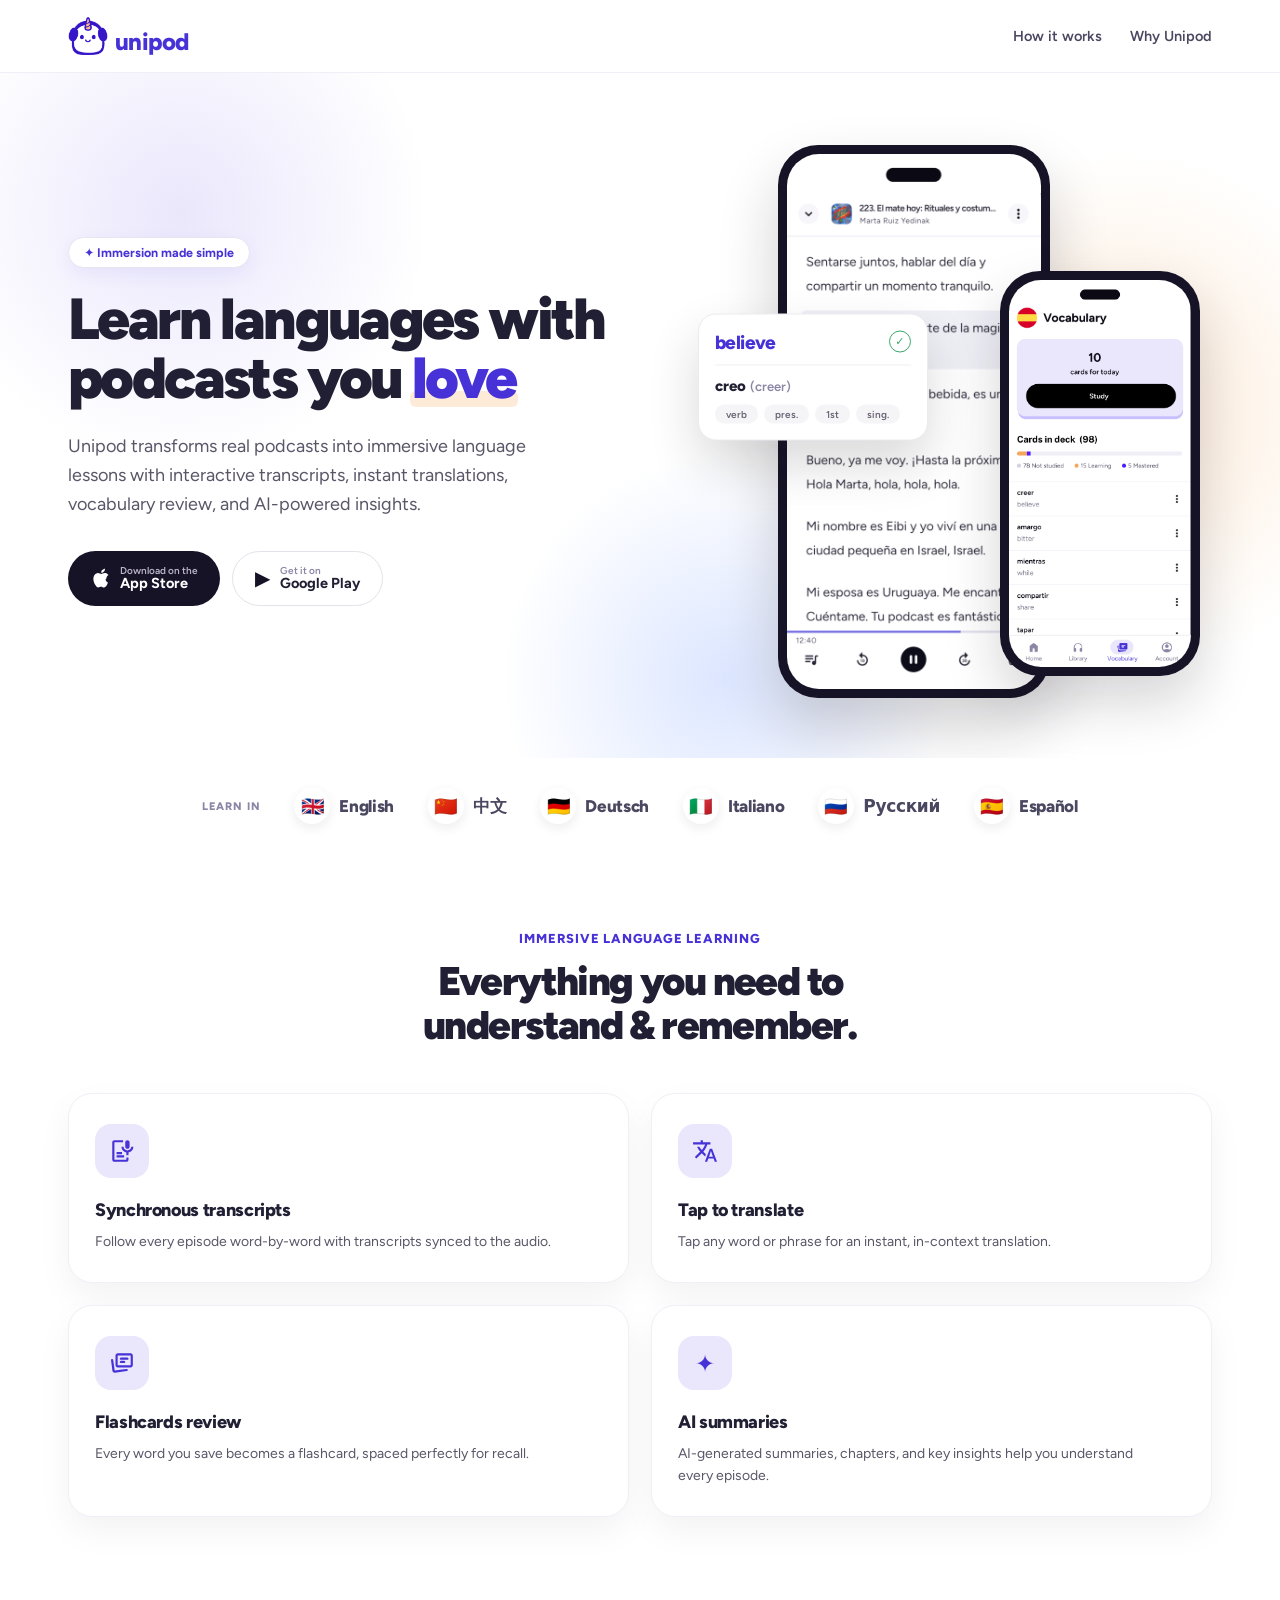
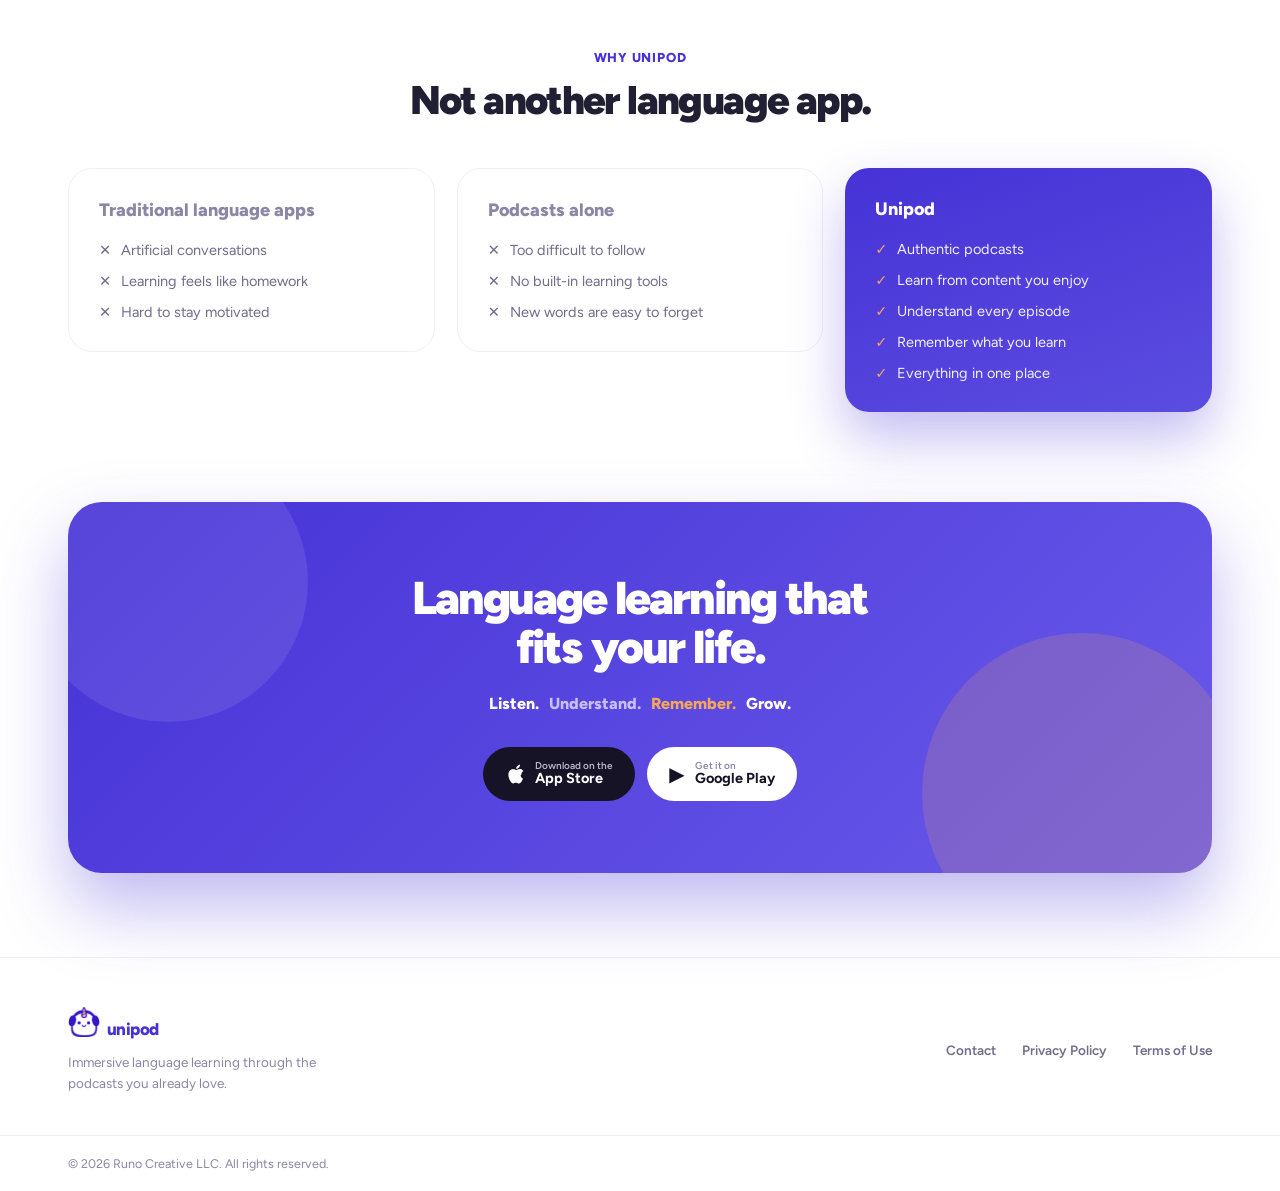
==== index.html @ 60b709bc "Add files via upload" ====
<!DOCTYPE html>
<html lang="en" class="no-js">
<head>
  <meta charset="utf-8">
  <meta name="viewport" content="width=device-width, initial-scale=1">

  <!-- Primary meta -->
  <title>Unipod – Learn Languages with Podcasts | AI-Powered Language Immersion</title>
  <meta name="description" content="Learn languages naturally with podcasts you love. Read synchronized transcripts, translate instantly, save vocabulary, and review with flashcards.">
  <meta name="keywords" content="learn languages with podcasts, language immersion, podcast language learning, AI language learning, podcast transcripts, bilingual transcripts, vocabulary flashcards, learn Spanish with podcasts, learn German with podcasts, language learning app, immersive language learning">
  <meta name="robots" content="index, follow, max-image-preview:large, max-snippet:-1">
  <link rel="canonical" href="https://unipod.app/">
  <meta name="theme-color" content="#4632D6">

  <!-- Favicon / app icons -->
  <link rel="icon" href="favicon.ico" sizes="any">
  <link rel="icon" type="image/png" href="assets/icons/unipod-mascot.png">
  <link rel="apple-touch-icon" href="og/apple-touch-icon.png">
  <link rel="manifest" href="manifest.json">

  <!-- Apple / mobile web app -->
  <meta name="apple-mobile-web-app-capable" content="yes">
  <meta name="apple-mobile-web-app-status-bar-style" content="default">
  <meta name="apple-mobile-web-app-title" content="Unipod">
  <meta name="mobile-web-app-capable" content="yes">
  <meta name="application-name" content="Unipod">

  <!-- Open Graph (Facebook, LinkedIn, Discord, iMessage) -->
  <meta property="og:type" content="website">
  <meta property="og:site_name" content="Unipod">
  <meta property="og:title" content="Unipod – Learn Languages with Podcasts">
  <meta property="og:description" content="Learn languages naturally with podcasts you love. Synchronized transcripts, instant translation, vocabulary flashcards, and AI summaries.">
  <meta property="og:url" content="https://unipod.app/">
  <meta property="og:image" content="https://unipod.app/og/og-image.png">
  <meta property="og:image:alt" content="Unipod app showing a podcast transcript with an instant word translation">
  <meta property="og:locale" content="en_US">

  <!-- Twitter / X Card -->
  <meta name="twitter:card" content="summary_large_image">
  <meta name="twitter:title" content="Unipod – Learn Languages with Podcasts">
  <meta name="twitter:description" content="Learn languages naturally with the podcasts you love. Transcripts, instant translation, flashcards, and AI summaries.">
  <meta name="twitter:image" content="https://unipod.app/og/og-image.png">
  <meta name="twitter:image:alt" content="Unipod app showing a podcast transcript with an instant word translation">

  <!-- Fonts + hero preload -->
  <link rel="preconnect" href="https://fonts.googleapis.com">
  <link rel="preconnect" href="https://fonts.gstatic.com" crossorigin>
  <link href="https://fonts.googleapis.com/css2?family=Figtree:wght@400;500;600;700;800;900&family=JetBrains+Mono:wght@400;500&display=swap" rel="stylesheet">
  <link rel="preload" as="image" href="assets/images/hero-screen.png">

  <link rel="stylesheet" href="assets/css/styles.css">

  <!-- Structured data -->
  <script type="application/ld+json">
  {
    "@context": "https://schema.org",
    "@graph": [
      {
        "@type": "SoftwareApplication",
        "name": "Unipod",
        "description": "Unipod turns real podcasts into immersive language lessons with synchronized bilingual transcripts, instant word translation, automatic vocabulary flashcards, and AI-generated summaries. Learn Spanish, German, and more by listening to content you enjoy.",
        "applicationCategory": "EducationalApplication",
        "operatingSystem": "iOS, Android",
        "url": "https://unipod.app/",
        "offers": { "@type": "Offer", "price": "0", "priceCurrency": "USD" },
        "publisher": { "@type": "Organization", "name": "Runo Creative LLC", "logo": { "@type": "ImageObject", "url": "https://unipod.app/assets/icons/unipod-mascot.png" } }
      },
      {
        "@type": "Organization",
        "name": "Runo Creative LLC",
        "url": "https://unipod.app/",
        "logo": "https://unipod.app/assets/icons/unipod-mascot.png",
        "contactPoint": { "@type": "ContactPoint", "email": "support@runocreative.com", "contactType": "customer support" }
      },
      {
        "@type": "WebSite",
        "name": "Unipod",
        "url": "https://unipod.app/",
        "description": "Learn languages with the podcasts you love — immersive language learning powered by transcripts, instant translation, and AI."
      },
      {
        "@type": "FAQPage",
        "mainEntity": [
          { "@type": "Question", "name": "What is Unipod?", "acceptedAnswer": { "@type": "Answer", "text": "Unipod is a language learning app that turns real podcasts into immersive lessons using synchronized bilingual transcripts, instant translation, vocabulary flashcards, and AI summaries." } },
          { "@type": "Question", "name": "How does Unipod work?", "acceptedAnswer": { "@type": "Answer", "text": "Pick a podcast, follow the synchronized transcript, tap any word for an instant translation, and every word you save becomes a flashcard for spaced-repetition review." } },
          { "@type": "Question", "name": "Who is Unipod for?", "acceptedAnswer": { "@type": "Answer", "text": "Unipod is for language learners who want to understand native podcasts and build vocabulary through content they genuinely enjoy, at any level." } },
          { "@type": "Question", "name": "What languages does Unipod support?", "acceptedAnswer": { "@type": "Answer", "text": "Unipod supports learning in English, Chinese, German, Italian, Russian, and Spanish, with more languages added over time." } },
          { "@type": "Question", "name": "Why is learning a language with podcasts effective?", "acceptedAnswer": { "@type": "Answer", "text": "Podcasts expose you to authentic, natural language in context. Combined with transcripts, instant translation, and flashcards, this immersion builds real comprehension and vocabulary faster than scripted lessons." } }
        ]
      }
    ]
  }
  </script>
</head>
<body>

  <header class="site-header">
    <div class="container">
      <a class="brand" href="./" aria-label="Unipod home">
        <img src="assets/icons/unipod-mascot.png" alt="Unipod logo" width="34" height="34">
        <span class="brand-name">unipod</span>
      </a>
      <nav class="nav" aria-label="Primary">
        <a href="#how">How it works</a>
        <a href="#why">Why Unipod</a>
      </nav>
    </div>
  </header>

  <main id="main">

    <!-- Hero -->
    <section class="hero" aria-label="Unipod — learn languages with podcasts">
      <span class="blob blob-1" aria-hidden="true"></span>
      <span class="blob blob-2" aria-hidden="true"></span>
      <span class="blob blob-3" aria-hidden="true"></span>
      <div class="container">
        <div data-reveal>
          <span class="badge">✦ Immersion made simple</span>
          <h1>Learn languages with podcasts you <span class="highlight"><span>love</span></span></h1>
          <p class="hero-sub">Unipod transforms real podcasts into immersive language lessons with interactive transcripts, instant translations, vocabulary review, and AI-powered insights.</p>
          <div class="cta-row">
            <a class="btn-store btn-store--dark" href="#">
              <svg width="20" height="24" viewBox="0 0 24 28" fill="#FFFFFF" xmlns="http://www.w3.org/2000/svg" aria-hidden="true"><path d="M19.6 14.9c0-3 2.4-4.4 2.5-4.5-1.4-2-3.5-2.3-4.2-2.3-1.8-.2-3.5 1-4.4 1-.9 0-2.3-1-3.8-1-1.9 0-3.7 1.1-4.7 2.9-2 3.5-.5 8.6 1.4 11.4.9 1.4 2 2.9 3.4 2.9 1.4-.1 1.9-.9 3.5-.9 1.6 0 2.1.9 3.5.9 1.5 0 2.4-1.4 3.3-2.7 1-1.5 1.5-3 1.5-3.1-.1 0-2.9-1.1-2.9-4.4zM16.8 6.3c.8-.9 1.3-2.2 1.1-3.5-1.1 0-2.5.8-3.3 1.7-.7.8-1.3 2.1-1.2 3.3 1.3.1 2.5-.6 3.4-1.5z"/></svg>
              <span class="label"><small>Download on the</small>App Store</span>
            </a>
            <a class="btn-store btn-store--light" href="#">
              <span class="glyph" aria-hidden="true">▶</span>
              <span class="label"><small>Get it on</small>Google Play</span>
            </a>
          </div>
        </div>

        <div class="hero-visual" data-reveal>
          <aside class="lookup-card" aria-hidden="true">
            <div class="lookup-head">
              <div class="lookup-word">believe</div>
              <span class="lookup-check">✓</span>
            </div>
            <div class="lookup-rule"></div>
            <div class="lookup-lemma">creo <small>(creer)</small></div>
            <div class="lookup-pills"><span>verb</span><span>pres.</span><span>1st</span><span>sing.</span></div>
          </aside>
          <div class="phones">
            <div class="phone phone--back">
              <img src="assets/images/hero-screen-2.png" alt="Unipod vocabulary flashcard deck screen" width="182" height="393" loading="lazy" decoding="async">
            </div>
            <div class="phone phone--front">
              <img src="assets/images/hero-screen.png" alt="Unipod podcast transcript with an instant word translation" width="254" height="549" decoding="async">
            </div>
          </div>
        </div>
      </div>
    </section>

    <!-- Languages -->
    <section id="languages" class="section" style="padding:8px 28px 0" aria-label="Languages you can learn">
      <div class="lang-strip" data-reveal>
        <span class="lead">Learn in</span>
        <span class="lang"><span class="lang-flag">🇬🇧</span>English</span>
        <span class="lang"><span class="lang-flag">🇨🇳</span>中文</span>
        <span class="lang"><span class="lang-flag">🇩🇪</span>Deutsch</span>
        <span class="lang"><span class="lang-flag">🇮🇹</span>Italiano</span>
        <span class="lang"><span class="lang-flag">🇷🇺</span>Русский</span>
        <span class="lang"><span class="lang-flag">🇪🇸</span>Español</span>
      </div>
    </section>

    <!-- How it works -->
    <section id="how" class="section" aria-label="How Unipod works">
      <div class="section-head" data-reveal>
        <p class="eyebrow">Immersive language learning</p>
        <h2 class="section-title">Everything you need to<br>understand &amp; remember.</h2>
      </div>
      <div class="feature-grid">
        <article class="feature-card" data-reveal>
          <div class="feature-icon"><svg width="26" height="26" viewBox="0 -960 960 960" fill="#4632D6" xmlns="http://www.w3.org/2000/svg" aria-hidden="true"><path d="M680-560q-33 0-56.5-23T600-640v-160q0-34 23.5-57t56.5-23q34 0 57 23t23 57v160q0 34-23 57t-57 23ZM200-80q-33 0-56.5-23.5T120-160v-640q0-33 23.5-56.5T200-880h320v80H200v640h440v-80h80v80q0 33-23.5 56.5T640-80H200Zm80-160v-80h280v80H280Zm0-120v-80h200v80H280Zm440 40h-80v-104q-77-14-128.5-74.5T460-640h80q0 58 41 99t99 41q59 0 99.5-41t40.5-99h80q0 81-51 141.5T720-424v104Z"/></svg></div>
          <h3>Synchronous transcripts</h3>
          <p>Follow every episode word-by-word with transcripts synced to the audio.</p>
        </article>
        <article class="feature-card" data-reveal>
          <div class="feature-icon"><svg width="26" height="26" viewBox="0 -960 960 960" fill="#4632D6" xmlns="http://www.w3.org/2000/svg" aria-hidden="true"><path d="m476-80 182-480h84L924-80h-84l-43-122H603L560-80h-84ZM160-200l-56-56 202-202q-35-35-63.5-80T190-640h84q20 39 40 68t48 58q33-33 68.5-92.5T484-720H40v-80h280v-80h80v80h280v80H564q-21 72-63 148t-83 116l96 98-30 82-122-125-202 201Zm468-72h144l-72-204-72 204Z"/></svg></div>
          <h3>Tap to translate</h3>
          <p>Tap any word or phrase for an instant, in-context translation.</p>
        </article>
        <article class="feature-card" data-reveal>
          <div class="feature-icon"><svg width="26" height="26" viewBox="0 -960 960 960" fill="#4632D6" xmlns="http://www.w3.org/2000/svg" aria-hidden="true"><path d="M320-316q-33 0-56.5-23.5T240-396v-364q0-33 23.5-56.5T320-840h480q33 0 56.5 23.5T880-760v364q0 33-23.5 56.5T800-316H320Zm0-80h480v-364H320v364Zm0 0v-364 364ZM210-200Zm470-400q17 0 28.5-11.5T720-640q0-17-11.5-28.5T680-680H439q-17 0-28 11.5T400-640q0 17 11.5 28.5T440-600h240ZM560-480q17 0 28.5-11.5T600-520q0-17-11.5-28.5T560-560H439q-17 0-28 11.5T400-520q0 17 11.5 28.5T440-480h120ZM218-121q-33 5-59-15t-31-53L75-585q-2-17 8-30t27-15q16-2 29 7.5t15 26.5l56 396 274-38 164-23q18-3 32 9t14 31q0 15-10 26.5T659-181l-441 60Z"/></svg></div>
          <h3>Flashcards review</h3>
          <p>Every word you save becomes a flashcard, spaced perfectly for recall.</p>
        </article>
        <article class="feature-card" data-reveal>
          <div class="feature-icon" aria-hidden="true">✦</div>
          <h3>AI summaries</h3>
          <p>AI-generated summaries, chapters, and key insights help you understand every episode.</p>
        </article>
      </div>
    </section>

    <!-- Why Unipod -->
    <section id="why" class="section section--why" aria-label="Why Unipod">
      <div class="section-head" data-reveal>
        <p class="eyebrow">Why Unipod</p>
        <h2 class="section-title">Not another language app.</h2>
      </div>
      <div class="why-grid">
        <article class="why-card" data-reveal>
          <h3>Traditional language apps</h3>
          <div class="why-list">
            <div><span aria-hidden="true">✕</span>Artificial conversations</div>
            <div><span aria-hidden="true">✕</span>Learning feels like homework</div>
            <div><span aria-hidden="true">✕</span>Hard to stay motivated</div>
          </div>
        </article>
        <article class="why-card" data-reveal>
          <h3>Podcasts alone</h3>
          <div class="why-list">
            <div><span aria-hidden="true">✕</span>Too difficult to follow</div>
            <div><span aria-hidden="true">✕</span>No built-in learning tools</div>
            <div><span aria-hidden="true">✕</span>New words are easy to forget</div>
          </div>
        </article>
        <article class="why-card why-card--win" data-reveal>
          <h3>Unipod</h3>
          <div class="why-list">
            <div><span aria-hidden="true">✓</span>Authentic podcasts</div>
            <div><span aria-hidden="true">✓</span>Learn from content you enjoy</div>
            <div><span aria-hidden="true">✓</span>Understand every episode</div>
            <div><span aria-hidden="true">✓</span>Remember what you learn</div>
            <div><span aria-hidden="true">✓</span>Everything in one place</div>
          </div>
        </article>
      </div>
    </section>

    <!-- Download CTA -->
    <section id="download" class="section--cta" aria-label="Download Unipod">
      <div class="cta-band" data-reveal>
        <span class="orb-1" aria-hidden="true"></span>
        <span class="orb-2" aria-hidden="true"></span>
        <div class="cta-inner">
          <h2>Language learning that<br>fits your life.</h2>
          <div class="cta-words">
            <span>Listen.</span>
            <span class="w-u">Understand.</span>
            <span class="w-r">Remember.</span>
            <span>Grow.</span>
          </div>
          <div class="cta-buttons">
            <a class="btn-store btn-store--dark" href="#">
              <svg width="20" height="24" viewBox="0 0 24 28" fill="#FFFFFF" xmlns="http://www.w3.org/2000/svg" aria-hidden="true"><path d="M19.6 14.9c0-3 2.4-4.4 2.5-4.5-1.4-2-3.5-2.3-4.2-2.3-1.8-.2-3.5 1-4.4 1-.9 0-2.3-1-3.8-1-1.9 0-3.7 1.1-4.7 2.9-2 3.5-.5 8.6 1.4 11.4.9 1.4 2 2.9 3.4 2.9 1.4-.1 1.9-.9 3.5-.9 1.6 0 2.1.9 3.5.9 1.5 0 2.4-1.4 3.3-2.7 1-1.5 1.5-3 1.5-3.1-.1 0-2.9-1.1-2.9-4.4zM16.8 6.3c.8-.9 1.3-2.2 1.1-3.5-1.1 0-2.5.8-3.3 1.7-.7.8-1.3 2.1-1.2 3.3 1.3.1 2.5-.6 3.4-1.5z"/></svg>
              <span class="label"><small>Download on the</small>App Store</span>
            </a>
            <a class="btn-store btn-store--on-white" href="#">
              <span class="glyph" aria-hidden="true">▶</span>
              <span class="label"><small>Get it on</small>Google Play</span>
            </a>
          </div>
        </div>
      </div>
    </section>

  </main>

  <footer class="site-footer">
    <div class="footer-top">
      <div>
        <a class="brand" href="./" aria-label="Unipod home">
          <img src="assets/icons/unipod-mascot.png" alt="Unipod logo" width="30" height="30">
          <span class="brand-name" style="font-size:17px">unipod</span>
        </a>
        <p class="footer-blurb">Immersive language learning through the podcasts you already love.</p>
      </div>
      <nav class="footer-links" aria-label="Footer">
        <a href="mailto:support@runocreative.com">Contact</a>
        <a href="privacy/">Privacy Policy</a>
        <a href="terms/">Terms of Use</a>
      </nav>
    </div>
    <div class="footer-bottom">
      <div class="container">© 2026 Runo Creative LLC. All rights reserved.</div>
    </div>
  </footer>

  <script src="assets/js/main.js" defer></script>
</body>
</html>
---- assets/css/styles.css ----
/* ==========================================================================
   Unipod — production stylesheet
   Brand: Figtree type · Indigo #4632D6 · Apricot #F5A65B
   ========================================================================== */

:root {
  --indigo: #4632D6;
  --indigo-hover: #3626b0;
  --indigo-soft: #EAE7FC;
  --lilac: #C7C0FF;
  --apricot: #F5A65B;
  --peach-tint: #FDEBD8;
  --ink: #211F33;
  --ink-cta: #161326;
  --slate: #4A4760;
  --muted: #5a5668;
  --muted-2: #706C8A;
  --muted-3: #8B86A6;
  --line: #F0EFF7;
  --line-2: #E7E5F1;
  --surface: #F7F6FC;
  --max: 1200px;
}

* { box-sizing: border-box; }

html { scroll-behavior: smooth; }

body {
  margin: 0;
  font-family: 'Figtree', system-ui, -apple-system, sans-serif;
  background: #fff;
  color: var(--ink);
  overflow-x: hidden;
  -webkit-font-smoothing: antialiased;
}

a { color: var(--indigo); text-decoration: none; }
a:hover { color: var(--indigo-hover); }

img { max-width: 100%; }

::selection { background: var(--lilac); color: var(--ink); }

/* A11y: visible keyboard focus states */
a:focus-visible,
button:focus-visible {
  outline: 3px solid var(--indigo);
  outline-offset: 3px;
  border-radius: 6px;
}

.container { max-width: var(--max); margin: 0 auto; padding: 0 28px; }

/* ---- Motion ------------------------------------------------------------- */
@keyframes floaty  { 0%,100% { transform: translateY(0); } 50% { transform: translateY(-12px); } }
@keyframes floaty2 { 0%,100% { transform: translateY(0); } 50% { transform: translateY(-8px); } }
@keyframes blob    { 0%,100% { transform: translate(0,0) scale(1); } 50% { transform: translate(18px,-14px) scale(1.08); } }

[data-reveal] { opacity: 0; transform: translateY(28px); }
[data-reveal].in {
  opacity: 1;
  transform: none;
  transition: opacity .8s cubic-bezier(.2,.7,.2,1), transform .8s cubic-bezier(.2,.7,.2,1);
}
/* no-JS fallback: if the script never runs, show everything */
.no-js [data-reveal] { opacity: 1; transform: none; }

@media (prefers-reduced-motion: reduce) {
  html { scroll-behavior: auto; }
  * { animation: none !important; }
  [data-reveal] { opacity: 1 !important; transform: none !important; transition: none !important; }
}

/* ---- Header ------------------------------------------------------------- */
.site-header {
  position: sticky; top: 0; z-index: 50;
  background: rgba(255,255,255,.82);
  backdrop-filter: blur(14px);
  -webkit-backdrop-filter: blur(14px);
  border-bottom: 1px solid var(--line);
}
.site-header .container {
  padding: 16px 28px;
  display: flex; align-items: center; justify-content: space-between;
}
.brand { display: flex; align-items: center; gap: 5px; }
.brand img { width: 40px; height: 40px; object-fit: contain; }
.brand-name { font-weight: 800; font-size: 24px; letter-spacing: -0.03em; color: var(--indigo); position: relative; top: 5px; left: 2px; }
.nav { display: flex; align-items: center; gap: 28px; }
.nav a { color: var(--slate); font-weight: 600; font-size: 14.5px; }

/* ---- Hero --------------------------------------------------------------- */
.hero { position: relative; overflow: hidden; }
.hero .container {
  position: relative; z-index: 1;
  padding: 72px 28px 60px;
  display: grid; grid-template-columns: 1.05fr 1fr; gap: 36px; align-items: center;
}
.blob { position: absolute; border-radius: 50%; z-index: 0; pointer-events: none; }
.blob-1 { top: -120px; left: -80px; width: 520px; height: 520px; background: radial-gradient(circle,#EAE7FC 0%,rgba(234,231,252,0) 68%); animation: blob 14s ease-in-out infinite; }
.blob-2 { top: 60px; right: -120px; width: 560px; height: 560px; background: radial-gradient(circle,#FDEBD8 0%,rgba(253,235,216,0) 66%); animation: blob 17s ease-in-out infinite; }
.blob-3 { bottom: -160px; left: 38%; width: 480px; height: 480px; background: radial-gradient(circle,#DCE6FF 0%,rgba(220,230,255,0) 66%); animation: blob 20s ease-in-out infinite; }

.badge {
  display: inline-flex; align-items: center; gap: 8px;
  background: #fff; border: 1px solid var(--line-2); color: var(--indigo);
  border-radius: 999px; padding: 7px 15px; font-weight: 700; font-size: 12.5px;
  box-shadow: 0 6px 18px rgba(70,50,214,.07);
}
.hero h1 { font-weight: 900; font-size: 58px; line-height: 1.02; letter-spacing: -0.045em; margin: 22px 0 0; }
.highlight { position: relative; white-space: nowrap; }
.highlight span { position: relative; z-index: 1; color: var(--indigo); }
.highlight::after {
  content: ""; position: absolute; left: -2px; right: -2px; bottom: 6px;
  height: 16px; background: var(--peach-tint); border-radius: 6px; z-index: 0;
}
.hero-sub { font-size: 18px; line-height: 1.6; color: var(--muted); max-width: 480px; margin: 24px 0 0; text-wrap: pretty; }

.cta-row { display: flex; gap: 12px; margin-top: 32px; flex-wrap: wrap; }
.btn-store {
  display: inline-flex; align-items: center; gap: 10px;
  border-radius: 999px; padding: 14px 22px; font-weight: 700; font-size: 14.5px;
  background: var(--ink-cta); color: #fff;
}
.btn-store svg { flex: none; }
.btn-store .glyph { font-size: 20px; }
.btn-store .label { text-align: left; line-height: 1.05; }
.btn-store .label small { font-size: 10px; font-weight: 600; display: block; }
.btn-store--dark .label small { color: #b9b4c6; }
.btn-store--light { background: #fff; border: 1.5px solid #E4E1E8; color: var(--ink); }
.btn-store--light .glyph { color: var(--ink-cta); }
.btn-store--light .label small { color: var(--muted-3); }
.btn-store--on-white { background: #fff; color: var(--ink-cta); }
.btn-store--on-white .glyph { color: var(--ink-cta); }
.btn-store--on-white .label small { color: var(--muted-3); }

/* Hero visual (phone mockups + lookup card) */
.hero-visual { display: flex; justify-content: center; position: relative; }
.lookup-card {
  position: absolute; z-index: 3;
  top: calc(52% - 56px); left: calc(-4% + 48px); transform: translateY(-50%);
  width: 230px; background: #fff; border: 1px solid #ECEAEF; border-radius: 18px;
  box-shadow: 0 24px 50px rgba(26,22,32,.16); padding: 16px;
  animation: floaty2 7s ease-in-out infinite;
}
.lookup-head { display: flex; align-items: flex-start; justify-content: space-between; }
.lookup-word { font-weight: 800; font-size: 19px; letter-spacing: -0.03em; color: var(--indigo); }
.lookup-check {
  width: 22px; height: 22px; border-radius: 50%; border: 1.5px solid #3aa76d; color: #3aa76d;
  display: inline-flex; align-items: center; justify-content: center; font-size: 11px; flex: none;
}
.lookup-rule { height: 1px; background: #F0EFF3; margin: 11px 0; }
.lookup-lemma { font-weight: 800; font-size: 15px; color: var(--ink); }
.lookup-lemma small { color: var(--muted-3); font-weight: 600; font-size: 13px; }
.lookup-pills { display: flex; gap: 6px; margin-top: 10px; flex-wrap: wrap; }
.lookup-pills span { background: #F5F4F7; color: #6a6474; border-radius: 999px; padding: 3px 11px; font-weight: 600; font-size: 10px; }

.phones { position: relative; }
.phone { border-radius: 40px; background: var(--ink-cta); padding: 9px; box-shadow: 0 30px 60px rgba(26,22,32,.20); }
.phone img { display: block; width: 100%; height: auto; border-radius: 32px; }
.phone--back { position: absolute; top: 126px; left: 166px; z-index: 2; width: 200px; box-shadow: 0 26px 54px rgba(26,22,32,.18); animation: floaty2 8s ease-in-out .4s infinite; }
.phone--front { position: relative; z-index: 1; margin-left: -56px; width: 272px; animation: floaty 7s ease-in-out infinite; }

/* ---- Language strip ----------------------------------------------------- */
.lang-strip { display: flex; align-items: center; justify-content: center; gap: 34px; flex-wrap: wrap; padding: 22px 28px; }
.lang-strip .lead { font-size: 11px; font-weight: 800; letter-spacing: .08em; text-transform: uppercase; color: var(--muted-3); }
.lang { display: inline-flex; align-items: center; gap: 9px; font-weight: 800; font-size: 17px; letter-spacing: -0.02em; color: var(--slate); }
.lang-flag { width: 36px; height: 36px; border-radius: 50%; background: #fff; box-shadow: 0 4px 12px rgba(26,22,32,.08); display: inline-flex; align-items: center; justify-content: center; font-size: 19px; }

/* ---- Sections ----------------------------------------------------------- */
.section { max-width: var(--max); margin: 0 auto; padding: 72px 28px 40px; }
.section--why { padding: 80px 28px 40px; }
.section-head { text-align: center; max-width: 640px; margin: 0 auto; }
.eyebrow { font-weight: 800; font-size: 13px; letter-spacing: .06em; text-transform: uppercase; color: var(--indigo); }
.section-title { font-weight: 900; font-size: 40px; letter-spacing: -0.04em; margin: 12px 0 0; line-height: 1.1; }

/* Feature cards */
.feature-grid { display: grid; grid-template-columns: repeat(2,1fr); gap: 22px; margin-top: 46px; }
.feature-card { background: #fff; border: 1.5px solid var(--line); border-radius: 24px; padding: 30px 26px; box-shadow: 0 14px 34px rgba(26,22,32,.05); }
.feature-icon { width: 54px; height: 54px; border-radius: 16px; background: var(--indigo-soft); display: flex; align-items: center; justify-content: center; color: var(--indigo); font-size: 24px; }
.feature-card h3 { font-weight: 800; font-size: 18px; letter-spacing: -0.02em; margin: 22px 0 0; line-height: 1.2; }
.feature-card p { font-size: 14px; line-height: 1.55; color: var(--muted); margin: 9px 0 0; text-wrap: pretty; }

/* Why cards */
.why-grid { display: grid; grid-template-columns: repeat(3,1fr); gap: 22px; margin-top: 46px; align-items: start; }
.why-card { background: #fff; border: 1.5px solid var(--line); border-radius: 24px; padding: 30px; }
.why-card h3 { font-weight: 800; font-size: 18px; color: var(--muted-3); margin: 0; }
.why-list { display: flex; flex-direction: column; gap: 13px; margin-top: 20px; font-size: 14.5px; color: var(--muted-2); }
.why-list div { display: flex; gap: 10px; }
.why-card--win { position: relative; border: none; background: linear-gradient(160deg,#4632D6,#5b4de0); color: #fff; box-shadow: 0 26px 54px rgba(70,50,214,.32); }
.why-card--win h3 { color: #fff; }
.why-card--win .why-list { color: #f2f0ff; }
.why-card--win .why-list span { color: var(--apricot); font-weight: 800; }

/* ---- Download CTA band -------------------------------------------------- */
.section--cta { max-width: var(--max); margin: 0 auto; padding: 50px 28px 84px; }
.cta-band {
  border-radius: 34px; background: linear-gradient(135deg,#4632D6,#6A5AEA);
  padding: 72px 40px; text-align: center; position: relative; overflow: hidden;
  box-shadow: 0 34px 70px rgba(70,50,214,.34);
}
.cta-band .orb-1 { position: absolute; top: -60px; left: -40px; width: 280px; height: 280px; border-radius: 50%; background: rgba(255,255,255,.09); }
.cta-band .orb-2 { position: absolute; bottom: -80px; right: -30px; width: 320px; height: 320px; border-radius: 50%; background: rgba(245,166,91,.18); }
.cta-inner { position: relative; z-index: 1; }
.cta-band h2 { font-weight: 900; font-size: 46px; letter-spacing: -0.045em; color: #fff; margin: 0; line-height: 1.06; }
.cta-words { display: flex; gap: 10px; justify-content: center; flex-wrap: wrap; margin: 22px 0 0; }
.cta-words span { font-weight: 800; font-size: 16px; color: #fff; }
.cta-words .w-u { color: var(--lilac); }
.cta-words .w-r { color: var(--apricot); }
.cta-buttons { display: flex; gap: 12px; justify-content: center; flex-wrap: wrap; margin-top: 34px; }

/* ---- Footer ------------------------------------------------------------- */
.site-footer { border-top: 1px solid var(--line); }
.footer-top {
  max-width: var(--max); margin: 0 auto; padding: 48px 28px 40px;
  display: flex; align-items: center; justify-content: space-between; flex-wrap: wrap; gap: 20px;
}
.footer-blurb { font-size: 13.5px; color: var(--muted-3); line-height: 1.6; margin: 14px 0 0; max-width: 250px; }
.site-footer .brand-name { top: 7px; }
.site-footer .brand img { width: 32px; height: 32px; }
.footer-links { display: flex; align-items: center; gap: 26px; font-size: 13.5px; font-weight: 600; }
.footer-links a { color: var(--muted-2); }
.footer-bottom { border-top: 1px solid var(--line); }
.footer-bottom .container { padding: 20px 28px; font-size: 12.5px; color: var(--muted-3); }

/* ---- Legal pages -------------------------------------------------------- */
.legal-header { border-bottom: 1px solid var(--line); }
.legal-header .container { padding: 16px 28px; display: flex; align-items: center; justify-content: space-between; }
.legal-back { color: var(--slate); font-weight: 600; font-size: 14px; }
.legal-main { max-width: 820px; margin: 0 auto; padding: 56px 28px 80px; }
.legal-tag { display: inline-flex; align-items: center; gap: 8px; background: var(--indigo-soft); color: var(--indigo); border-radius: 999px; padding: 6px 14px; font-weight: 700; font-size: 12px; }
.legal-title { font-weight: 900; font-size: 42px; letter-spacing: -0.045em; margin: 16px 0 0; }
.legal-dates { display: flex; gap: 22px; margin-top: 16px; font-size: 13.5px; color: var(--muted-3); font-weight: 600; flex-wrap: wrap; }
.legal-dates strong { color: var(--slate); font-weight: 600; }
.legal-body { margin-top: 34px; }
.legal-body h2 { font-weight: 800; font-size: 22px; letter-spacing: -0.03em; color: var(--ink); margin: 44px 0 14px; }
.legal-body h3 { font-weight: 800; font-size: 15.5px; color: var(--ink); margin: 24px 0 6px; }
.legal-body p { font-size: 15px; line-height: 1.7; color: var(--slate); margin: 0 0 14px; text-wrap: pretty; }
.legal-body ul { margin: 0 0 14px; padding-left: 20px; }
.legal-body li { font-size: 15px; line-height: 1.7; color: var(--slate); margin-bottom: 7px; }
.legal-body hr { border: none; border-top: 1px solid var(--line); margin: 34px 0; }
.legal-body strong { color: var(--ink); font-weight: 700; }

/* ---- 404 ---------------------------------------------------------------- */
.notfound { min-height: 70vh; display: flex; flex-direction: column; align-items: center; justify-content: center; text-align: center; padding: 60px 28px; }
.notfound h1 { font-weight: 900; font-size: 88px; letter-spacing: -0.05em; margin: 0; color: var(--indigo); }
.notfound p { font-size: 17px; color: var(--muted); margin: 12px 0 28px; }
.notfound a { background: var(--ink-cta); color: #fff; border-radius: 999px; padding: 14px 26px; font-weight: 700; font-size: 15px; }

/* ---- Responsive --------------------------------------------------------- */
@media (max-width: 940px) {
  .hero .container { grid-template-columns: 1fr; gap: 12px; padding-top: 48px; }
  .hero h1 { font-size: 44px; }
  .hero-visual { margin-top: 40px; min-height: 420px; }
  .why-grid { grid-template-columns: 1fr; }
  .cta-band h2 { font-size: 34px; }
}
@media (max-width: 620px) {
  .container, .site-header .container { padding-left: 20px; padding-right: 20px; }
  .nav { gap: 16px; }
  .hero h1 { font-size: 36px; }
  .feature-grid { grid-template-columns: 1fr; }
  .section-title { font-size: 30px; }
  .lang-strip { gap: 18px 24px; }
  .footer-top { flex-direction: column; align-items: flex-start; }
}
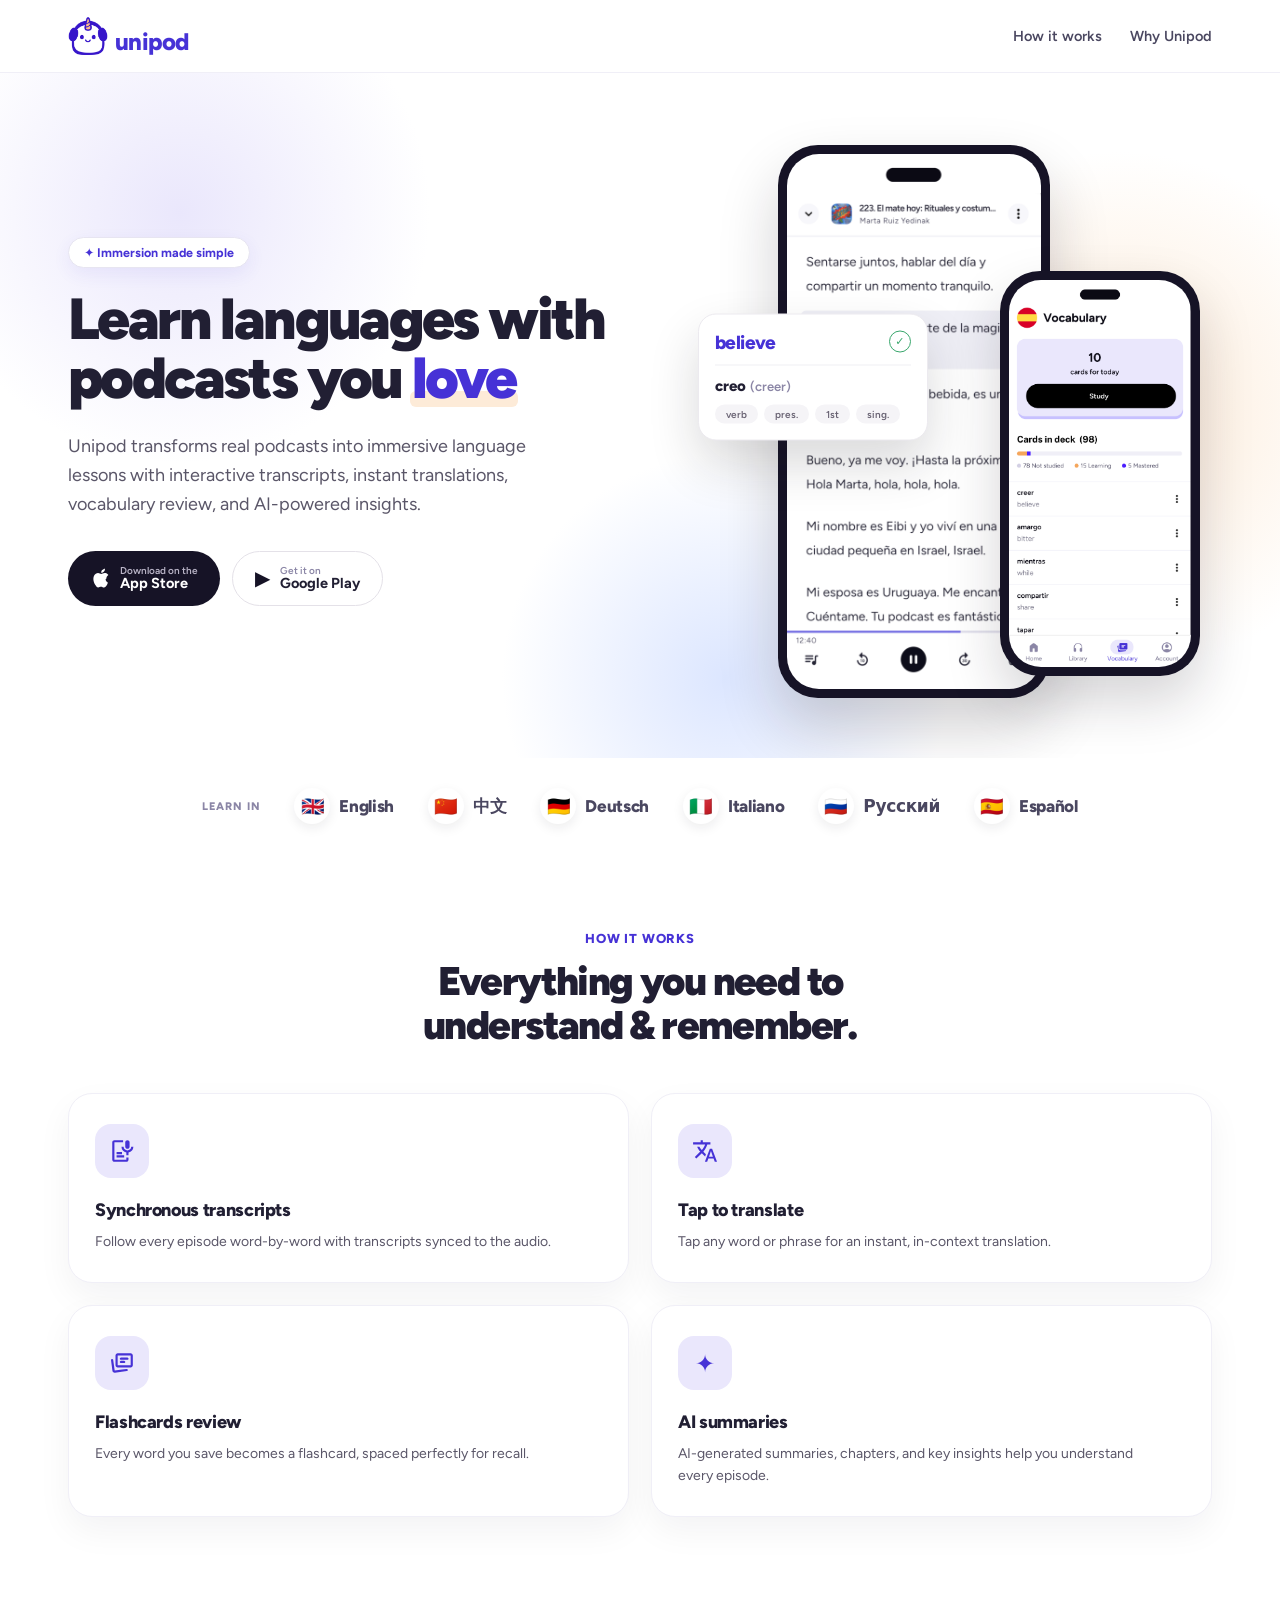
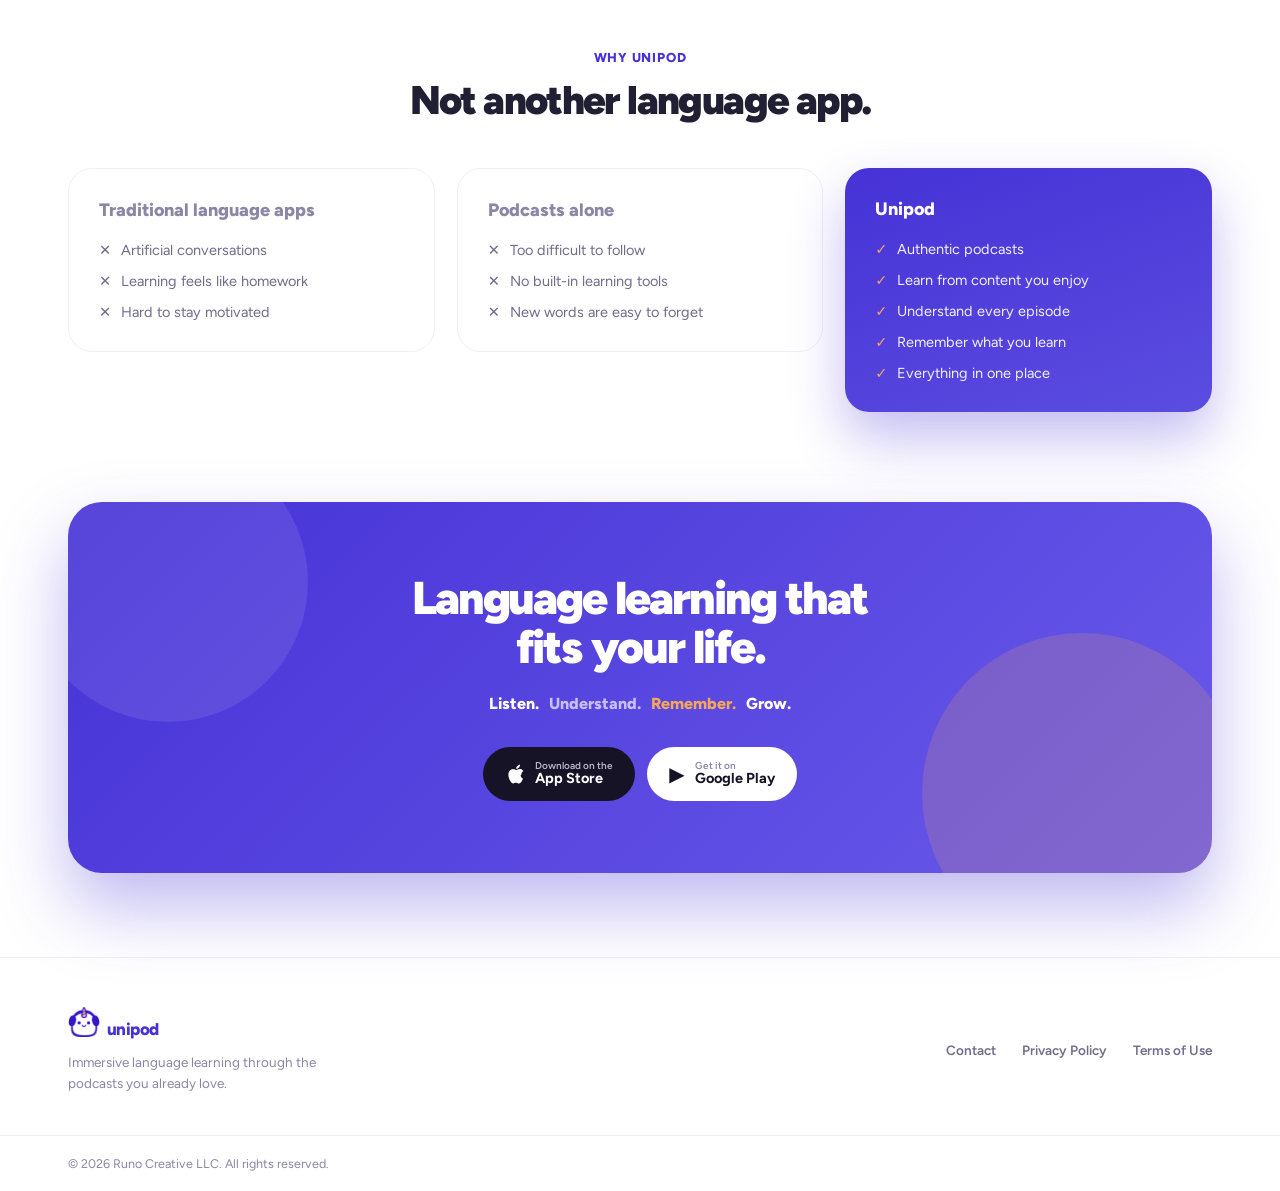
==== commit 381c2247: "Add files via upload Updated "How it works"." ====
--- a/index.html
+++ b/index.html
@@ -169,7 +169,7 @@
     <!-- How it works -->
     <section id="how" class="section" aria-label="How Unipod works">
       <div class="section-head" data-reveal>
-        <p class="eyebrow">Immersive language learning</p>
+        <p class="eyebrow">How it works</p>
         <h2 class="section-title">Everything you need to<br>understand &amp; remember.</h2>
       </div>
       <div class="feature-grid">
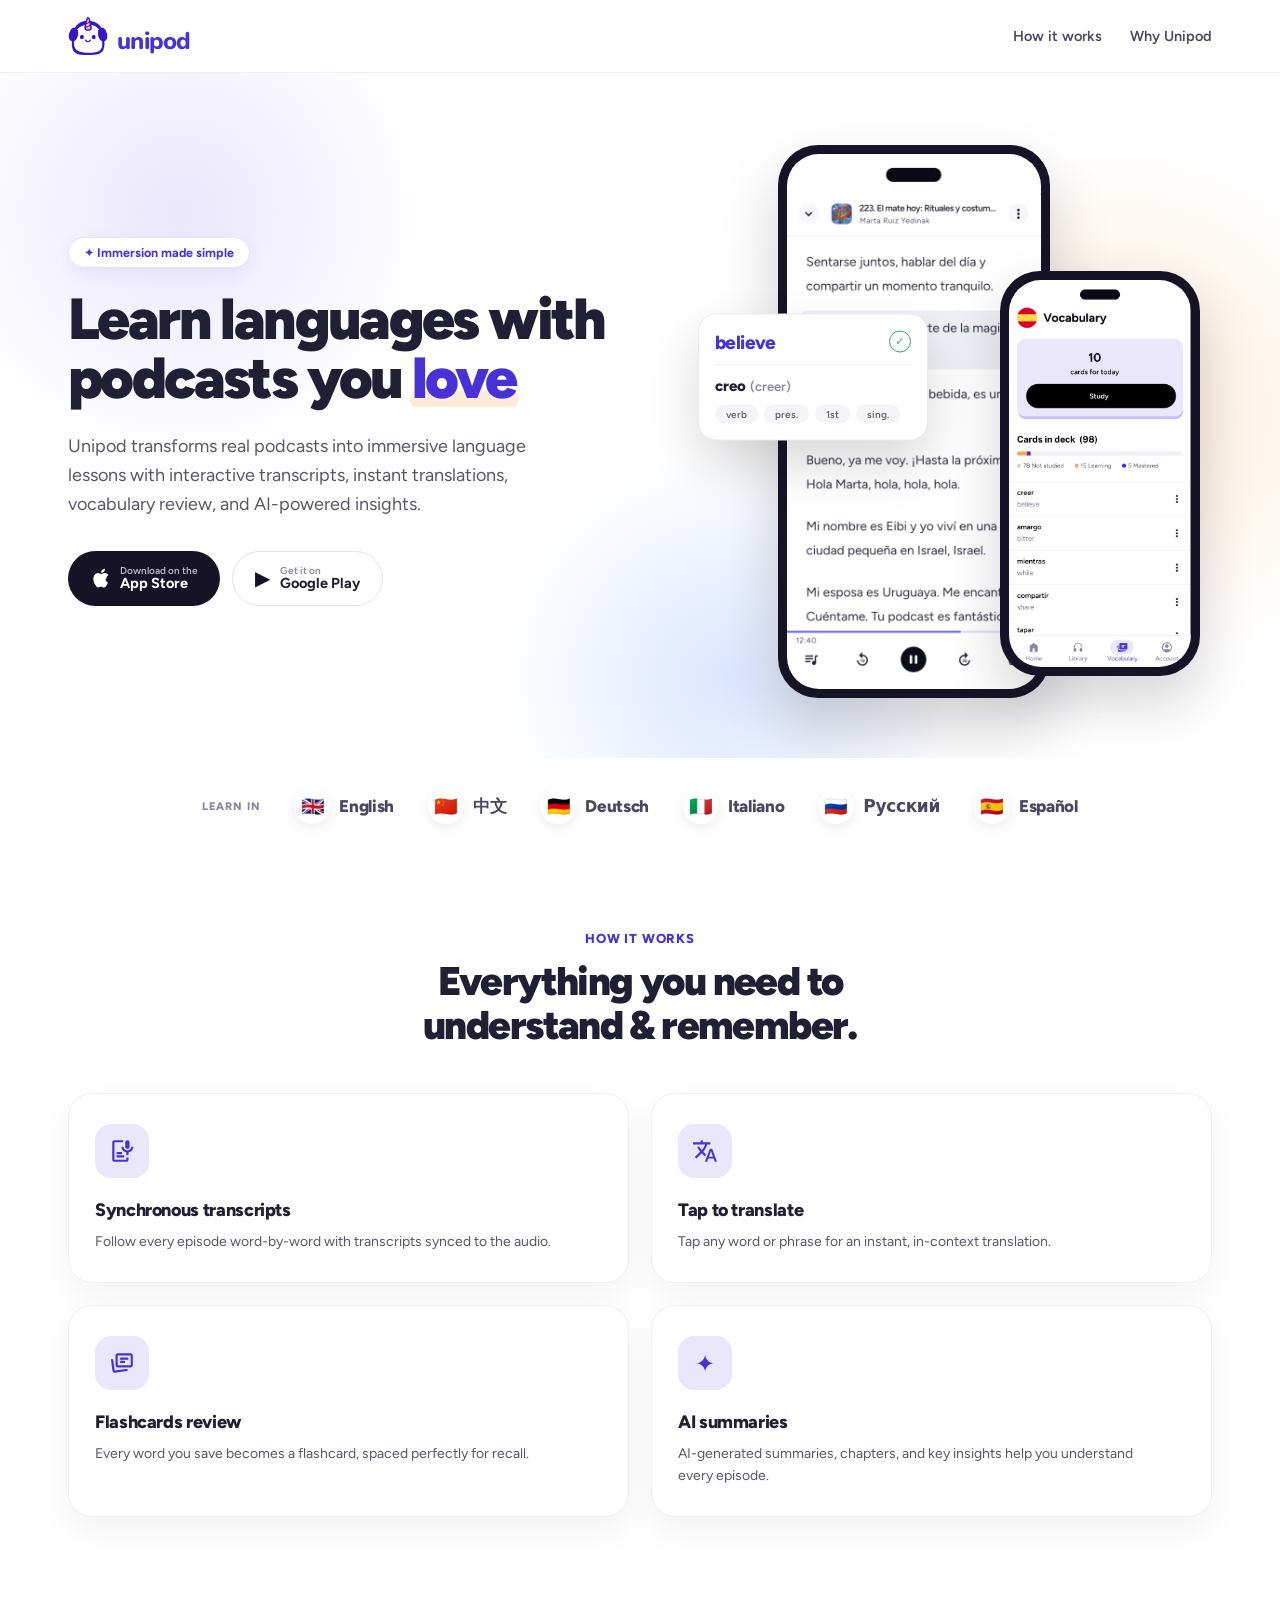
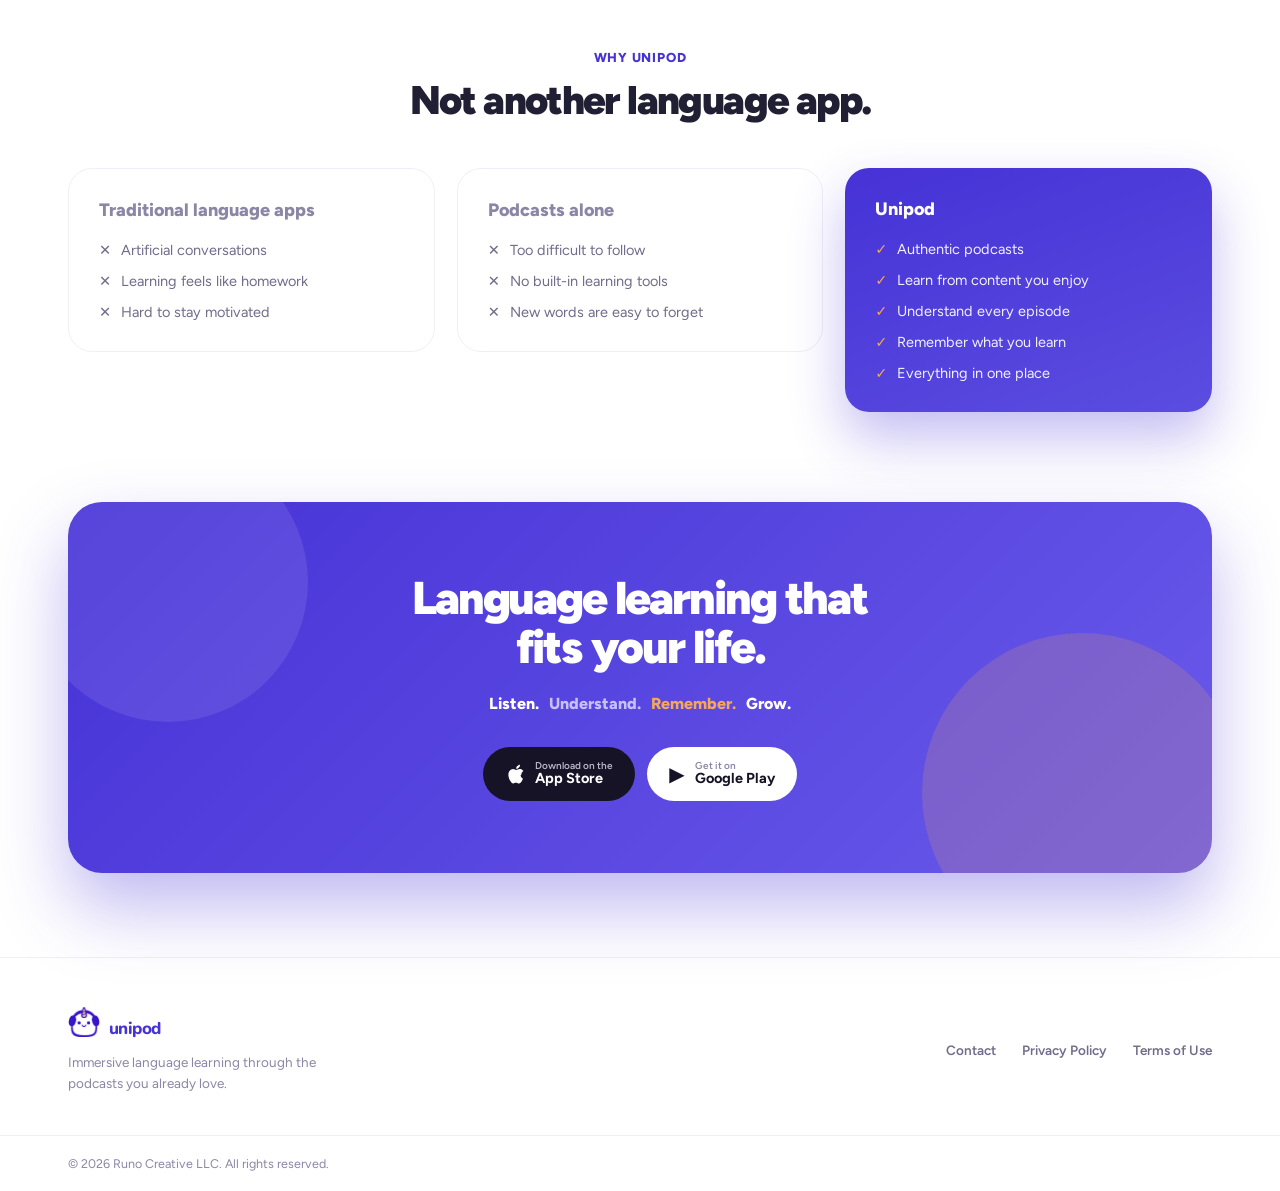
==== commit a5b23a6a: "Add files via upload" ====
--- a/index.html
+++ b/index.html
@@ -45,7 +45,7 @@
   <!-- Fonts + hero preload -->
   <link rel="preconnect" href="https://fonts.googleapis.com">
   <link rel="preconnect" href="https://fonts.gstatic.com" crossorigin>
-  <link href="https://fonts.googleapis.com/css2?family=Figtree:wght@400;500;600;700;800;900&family=JetBrains+Mono:wght@400;500&display=swap" rel="stylesheet">
+  <link href="https://fonts.googleapis.com/css2?family=Nunito:wght@700;800;900&family=Figtree:wght@400;500;600;700;800;900&family=JetBrains+Mono:wght@400;500&display=swap" rel="stylesheet">
   <link rel="preload" as="image" href="assets/images/hero-screen.png">
 
   <link rel="stylesheet" href="assets/css/styles.css">
--- a/assets/css/styles.css
+++ b/assets/css/styles.css
@@ -86,7 +86,7 @@
 }
 .brand { display: flex; align-items: center; gap: 5px; }
 .brand img { width: 40px; height: 40px; object-fit: contain; }
-.brand-name { font-weight: 800; font-size: 24px; letter-spacing: -0.03em; color: var(--indigo); position: relative; top: 5px; left: 2px; }
+.brand-name { font-family: 'Nunito', 'Figtree', sans-serif; font-weight: 800; font-size: 24px; letter-spacing: -0.03em; color: var(--indigo); position: relative; top: 5px; left: 4px; }
 .nav { display: flex; align-items: center; gap: 28px; }
 .nav a { color: var(--slate); font-weight: 600; font-size: 14.5px; }
 
